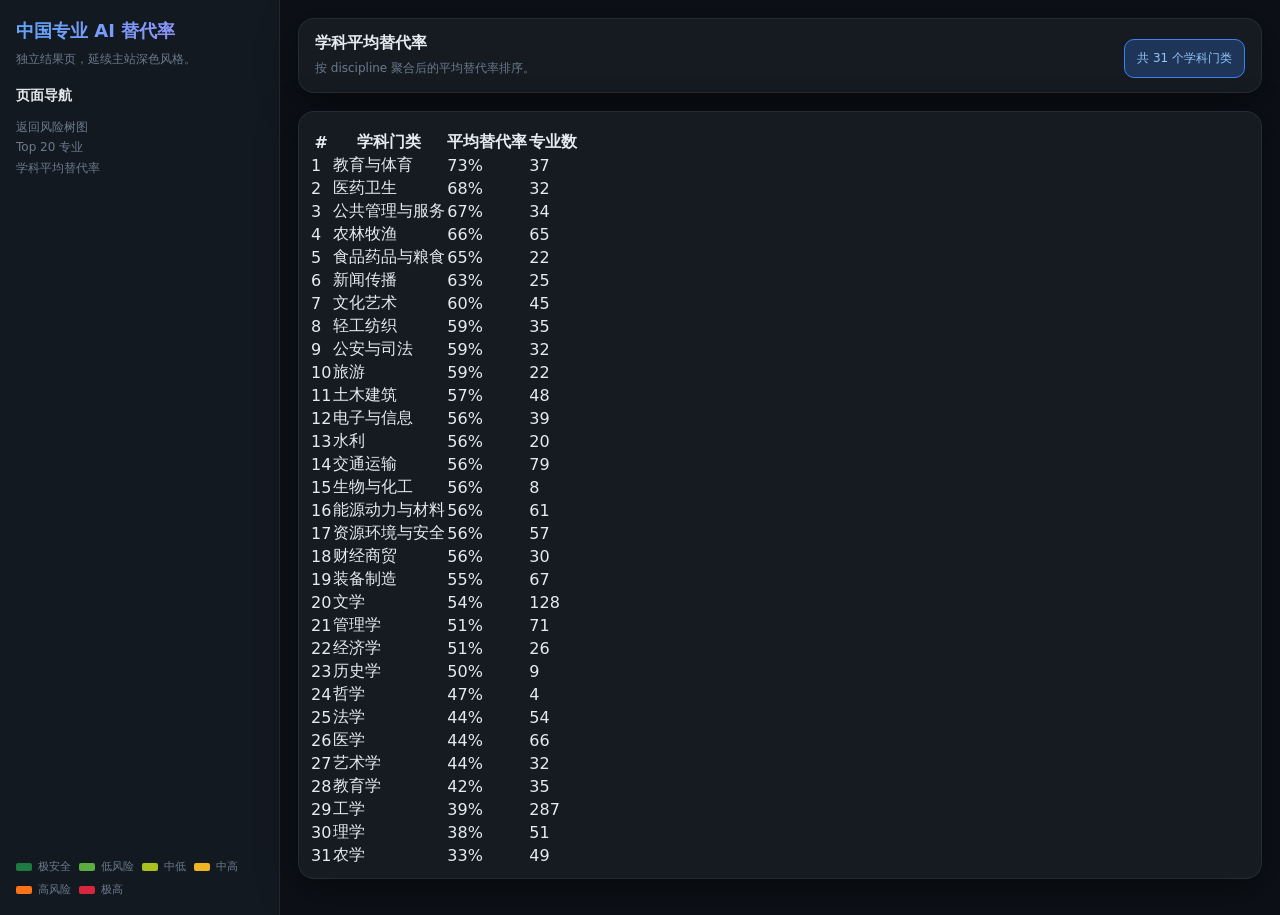
==== site/discipline.html @ 2ca2ec2d "page third version" ====
<!DOCTYPE html>
<html lang="zh-CN">
<head>
  <meta charset="UTF-8" />
  <meta name="viewport" content="width=device-width, initial-scale=1.0" />
  <title>学科平均替代率</title>
  <link rel="stylesheet" href="./style.css" />
</head>
<body>
  <div class="app-shell">
    <aside class="sidebar">
      <div class="brand-block">
        <div class="brand-title">中国专业 AI 替代率</div>
        <div class="brand-sub">独立结果页，延续主站深色风格。</div>
      </div>
      <section class="detail-block">
        <div class="panel-title">页面导航</div>
        <div class="hint-text">
          <a href="./index.html" target="_blank" rel="noopener noreferrer">返回风险树图</a><br />
          <a href="./top20.html" target="_blank" rel="noopener noreferrer">Top 20 专业</a><br />
          <a href="./discipline.html" target="_blank" rel="noopener noreferrer">学科平均替代率</a>
        </div>
      </section>
      <section class="legend-block">
        <span class="legend-chip"><i class="legend-dot" style="background:#1e7a40"></i>极安全</span>
        <span class="legend-chip"><i class="legend-dot" style="background:#5aad3e"></i>低风险</span>
        <span class="legend-chip"><i class="legend-dot" style="background:#a8c020"></i>中低</span>
        <span class="legend-chip"><i class="legend-dot" style="background:#f0b323"></i>中高</span>
        <span class="legend-chip"><i class="legend-dot" style="background:#f97316"></i>高风险</span>
        <span class="legend-chip"><i class="legend-dot" style="background:#d7263d"></i>极高</span>
      </section>
    </aside>
    <main class="main-area">
      <section class="toolbar-card" style="grid-template-columns:1fr auto;">
        <div>
          <div class="card-title">学科平均替代率</div>
          <div class="card-sub">按 discipline 聚合后的平均替代率排序。</div>
        </div>
        <div class="toolbar-meta" id="metaInfo">加载中…</div>
      </section>
      <section class="treemap-card" style="min-height:auto;">
        <div class="table-wrap" style="padding-top:8px;">
          
<table>
  <thead>
    <tr><th>#</th><th>学科门类</th><th>平均替代率</th><th>专业数</th></tr>
  </thead>
  <tbody id="disciplineBody"></tbody>
</table>

        </div>
      </section>
    </main>
  </div>
  <script>
    const RISK_COLORS = ['#1e7a40', '#5aad3e', '#a8c020', '#f0b323', '#f97316', '#d7263d'];
    function pct(v) { return `${Math.round(Number(v || 0) * 100)}%`; }
    function levelIndex(rate) {
      const v = Number(rate || 0);
      if (v < 0.20) return 0;
      if (v < 0.35) return 1;
      if (v < 0.50) return 2;
      if (v < 0.65) return 3;
      if (v < 0.80) return 4;
      return 5;
    }
    function safeText(v, fallback='未分类') { return (v ?? '').toString().trim() || fallback; }
    
async function init(){
  const res = await fetch('./data/major_ai_rate.json');
  const rows = await res.json();
  const map = new Map();
  rows.forEach(row=>{
    const key = safeText(row.discipline,'其他');
    if(!map.has(key)) map.set(key,{total:0,count:0});
    const item = map.get(key);
    item.total += Number(row.replace_rate||0);
    item.count += 1;
  });
  const data = [...map.entries()].map(([name,item])=>({name,avg:item.count?item.total/item.count:0,count:item.count}))
    .sort((a,b)=>b.avg-a.avg);
  document.getElementById('metaInfo').textContent = `共 ${data.length.toLocaleString('zh-CN')} 个学科门类`;
  document.getElementById('disciplineBody').innerHTML = data.map((row,i)=>`<tr>
    <td>${i+1}</td>
    <td>${row.name}</td>
    <td><span class="risk-badge level-${levelIndex(row.avg)+1}">${pct(row.avg)}</span></td>
    <td>${row.count}</td>
  </tr>`).join('');
}

    init();
  </script>
</body>
</html>
---- site/style.css ----
:root{
  --bg-main:#0d1117;
  --bg-panel:#131920;
  --bg-card:#161b22;
  --bg-soft:#1b2430;
  --border:rgba(255,255,255,.07);
  --border-strong:rgba(255,255,255,.11);
  --text-main:#e6eaf0;
  --text-muted:#b0bac8;
  --text-soft:#6b7a8d;
  --text-faint:#4e5a6a;
  --accent-blue:#60a5fa;
  --accent-blue-bg:#1e3558;
  --accent-blue-border:#3b82f6;
  --accent-blue-text:#93c5fd;
  --risk-1:#1e7a40;
  --risk-2:#5aad3e;
  --risk-3:#a8c020;
  --risk-4:#f0b323;
  --risk-5:#f97316;
  --risk-6:#d7263d;
  --shadow-lg:0 8px 36px rgba(0,0,0,.55);
}

*,*::before,*::after{box-sizing:border-box;margin:0;padding:0}
html,body{min-height:100%;background:var(--bg-main);color:var(--text-main);font-family:-apple-system,BlinkMacSystemFont,"PingFang SC","Hiragino Sans GB","Noto Sans CJK SC",system-ui,sans-serif}
body{overflow-x:hidden}
a{color:inherit;text-decoration:none}
select,button,input{font:inherit}

.app-shell{min-height:100vh;display:grid;grid-template-columns:280px 1fr;background:var(--bg-main)}

.sidebar{background:var(--bg-panel);border-right:1px solid var(--border);padding:20px 16px 18px;display:flex;flex-direction:column;gap:18px}
.brand-title{font-size:18px;font-weight:800;line-height:1.25;margin-bottom:6px;background:linear-gradient(120deg,#60a5fa 0%,#a78bfa 100%);-webkit-background-clip:text;-webkit-text-fill-color:transparent}
.brand-sub,.stat-note,.hint-text,.card-sub{color:var(--text-soft);font-size:12px;line-height:1.7}
.stats-block,.dist-block,.detail-block{display:flex;flex-direction:column;gap:8px}
.stat-label{font-size:11px;text-transform:uppercase;letter-spacing:.09em;color:var(--text-faint)}
.stat-value{font-size:32px;line-height:1;font-weight:800;letter-spacing:-.02em}
.hist{display:flex;align-items:flex-end;gap:2px;height:52px;margin-top:4px}
.hbar{flex:1;border-radius:2px 2px 0 0;min-height:4px}
.tier-list{display:flex;flex-direction:column;gap:8px;margin-top:6px}
.tier-row{display:flex;align-items:center;gap:8px}.tier-dot{width:9px;height:9px;border-radius:50%;display:inline-block;flex-shrink:0}
.tier-label{flex:1;font-size:12px;color:var(--text-soft)}.tier-value{font-size:12px;font-weight:700;color:var(--text-muted)}.tier-pct{font-size:11px;color:var(--text-faint)}
.divider{height:1px;background:var(--border)}.panel-title{font-size:14px;font-weight:700;margin-bottom:4px}
.legend-block{margin-top:auto;display:flex;flex-wrap:wrap;gap:8px}.legend-chip{display:inline-flex;align-items:center;gap:6px;color:var(--text-soft);font-size:11px}.legend-dot{width:16px;height:8px;border-radius:2px;display:inline-block}

.main-area{padding:18px;display:grid;grid-template-rows:auto minmax(560px,1fr) auto;gap:18px;min-width:0}
.toolbar-card,.treemap-card,.link-card{background:var(--bg-card);border:1px solid var(--border);border-radius:16px;box-shadow:var(--shadow-lg)}

.toolbar-card{padding:14px 16px;display:grid;grid-template-columns:repeat(3,minmax(170px,220px)) 1fr;gap:12px;align-items:end}
.toolbar-group{display:flex;flex-direction:column;gap:6px}
.toolbar-group label{font-size:12px;color:var(--text-soft)}
.toolbar-group select{height:40px;background:var(--bg-soft);border:1px solid var(--border-strong);border-radius:10px;color:var(--text-main);padding:0 12px;outline:none}
.toolbar-group select:focus{border-color:var(--accent-blue-border);box-shadow:0 0 0 3px rgba(59,130,246,.15)}
.toolbar-meta{justify-self:end;font-size:12px;color:var(--accent-blue-text);background:var(--accent-blue-bg);border:1px solid var(--accent-blue-border);padding:10px 12px;border-radius:10px;white-space:nowrap}

.treemap-card{padding:10px;display:flex;flex-direction:column;min-height:560px;overflow:hidden}
.card-head{display:flex;justify-content:space-between;align-items:flex-start;gap:12px;padding:10px 12px 4px}
.card-title{font-size:16px;font-weight:800;margin-bottom:4px}
.treemap-frame{flex:1;min-height:0;border-radius:12px;overflow:hidden;background:var(--bg-card)}
.treemap{width:100%;height:100%;min-height:500px}

.link-grid{display:grid;grid-template-columns:1fr 1fr;gap:18px}
.link-card{padding:18px 20px;display:block;transition:transform .15s ease,border-color .15s ease,background .15s ease}
.link-card:hover{transform:translateY(-2px);border-color:rgba(96,165,250,.45);background:#18202b}
.link-title{font-size:16px;font-weight:800;margin-bottom:6px}
.link-sub{font-size:13px;line-height:1.7;color:var(--text-soft)}

.empty-state{min-height:320px;display:grid;place-items:center;color:var(--text-soft);font-size:14px}

@media (max-width: 1180px){
  .app-shell{grid-template-columns:1fr}
  .sidebar{border-right:none;border-bottom:1px solid var(--border)}
  .toolbar-card{grid-template-columns:repeat(2,minmax(180px,1fr))}
  .toolbar-meta{justify-self:start}
  .link-grid{grid-template-columns:1fr}
}

@media (max-width: 760px){
  .main-area{padding:12px;gap:12px;grid-template-rows:auto minmax(420px,1fr) auto}
  .sidebar{padding:14px 12px}
  .stat-value{font-size:26px}
  .toolbar-card{padding:12px;grid-template-columns:1fr}
  .toolbar-meta{white-space:normal;width:100%}
  .treemap-card{min-height:440px}
  .treemap{min-height:380px}
  .card-head{padding:10px 10px 2px}
}
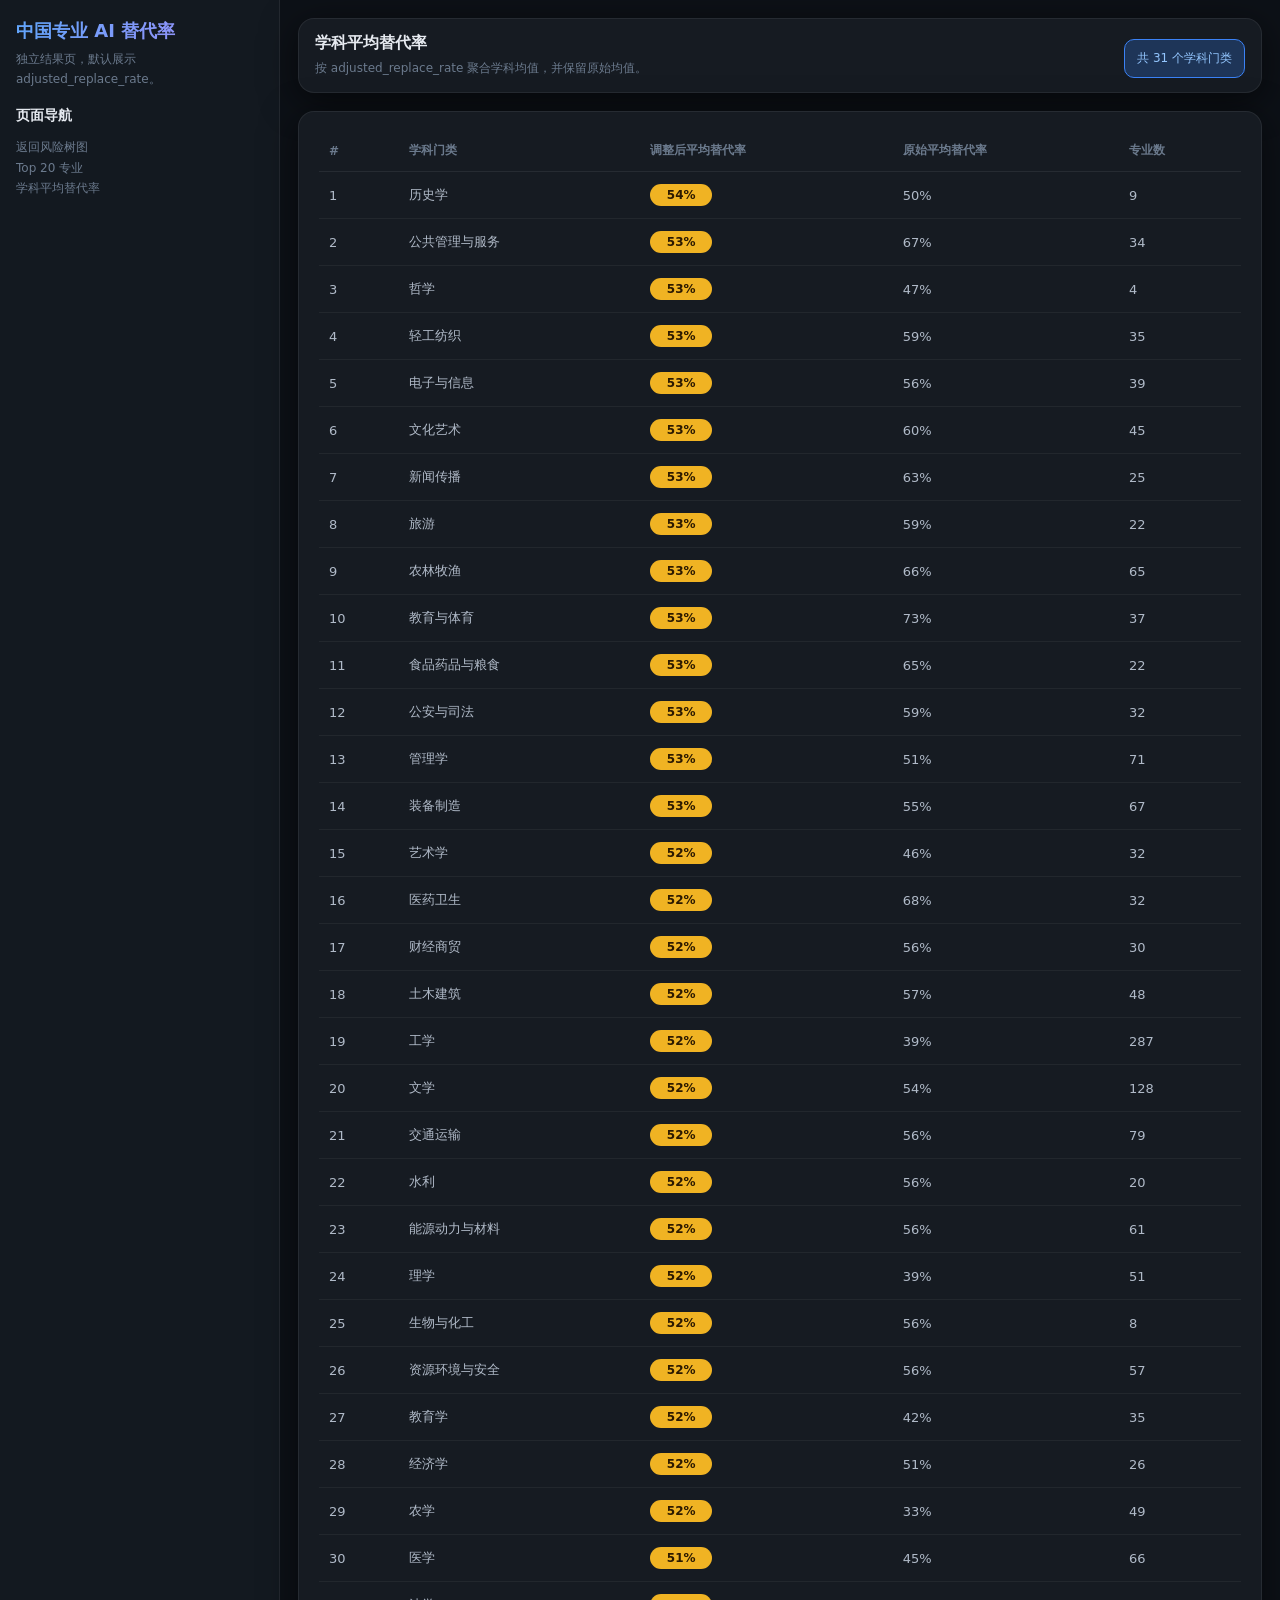
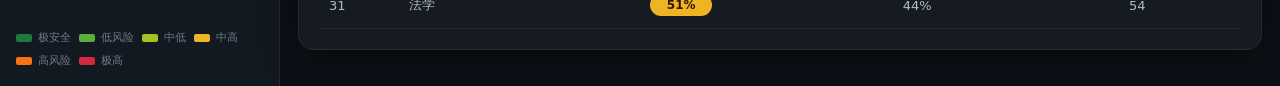
==== commit 9c92d6f6: "ninth version" ====
--- a/site/discipline.html
+++ b/site/discipline.html
@@ -1,94 +1,45 @@
 <!DOCTYPE html>
-<html lang="zh-CN">
-<head>
-  <meta charset="UTF-8" />
-  <meta name="viewport" content="width=device-width, initial-scale=1.0" />
-  <title>学科平均替代率</title>
-  <link rel="stylesheet" href="./style.css" />
-</head>
-<body>
-  <div class="app-shell">
-    <aside class="sidebar">
-      <div class="brand-block">
-        <div class="brand-title">中国专业 AI 替代率</div>
-        <div class="brand-sub">独立结果页，延续主站深色风格。</div>
-      </div>
-      <section class="detail-block">
-        <div class="panel-title">页面导航</div>
-        <div class="hint-text">
-          <a href="./index.html" target="_blank" rel="noopener noreferrer">返回风险树图</a><br />
-          <a href="./top20.html" target="_blank" rel="noopener noreferrer">Top 20 专业</a><br />
-          <a href="./discipline.html" target="_blank" rel="noopener noreferrer">学科平均替代率</a>
-        </div>
-      </section>
-      <section class="legend-block">
-        <span class="legend-chip"><i class="legend-dot" style="background:#1e7a40"></i>极安全</span>
-        <span class="legend-chip"><i class="legend-dot" style="background:#5aad3e"></i>低风险</span>
-        <span class="legend-chip"><i class="legend-dot" style="background:#a8c020"></i>中低</span>
-        <span class="legend-chip"><i class="legend-dot" style="background:#f0b323"></i>中高</span>
-        <span class="legend-chip"><i class="legend-dot" style="background:#f97316"></i>高风险</span>
-        <span class="legend-chip"><i class="legend-dot" style="background:#d7263d"></i>极高</span>
-      </section>
-    </aside>
-    <main class="main-area">
-      <section class="toolbar-card" style="grid-template-columns:1fr auto;">
-        <div>
-          <div class="card-title">学科平均替代率</div>
-          <div class="card-sub">按 discipline 聚合后的平均替代率排序。</div>
-        </div>
-        <div class="toolbar-meta" id="metaInfo">加载中…</div>
-      </section>
-      <section class="treemap-card" style="min-height:auto;">
-        <div class="table-wrap" style="padding-top:8px;">
-          
-<table>
-  <thead>
-    <tr><th>#</th><th>学科门类</th><th>平均替代率</th><th>专业数</th></tr>
-  </thead>
-  <tbody id="disciplineBody"></tbody>
-</table>
+<html lang="zh-CN"><head><meta charset="UTF-8" /><meta name="viewport" content="width=device-width, initial-scale=1.0" />
+<title>学科平均替代率</title><link rel="stylesheet" href="./style.css" /></head><body>
+<div class="app-shell"><aside class="sidebar"><div class="brand-block"><div class="brand-title">中国专业 AI 替代率</div><div class="brand-sub">独立结果页，默认展示 adjusted_replace_rate。</div></div>
+<section class="detail-block"><div class="panel-title">页面导航</div><div class="hint-text"><a href="./index.html" target="_blank" rel="noopener noreferrer">返回风险树图</a><br /><a href="./top20.html" target="_blank" rel="noopener noreferrer">Top 20 专业</a><br /><a href="./discipline.html" target="_blank" rel="noopener noreferrer">学科平均替代率</a></div></section>
+<section class="legend-block"><span class="legend-chip"><i class="legend-dot" style="background:#1e7a40"></i>极安全</span><span class="legend-chip"><i class="legend-dot" style="background:#5aad3e"></i>低风险</span><span class="legend-chip"><i class="legend-dot" style="background:#a8c020"></i>中低</span><span class="legend-chip"><i class="legend-dot" style="background:#f0b323"></i>中高</span><span class="legend-chip"><i class="legend-dot" style="background:#f97316"></i>高风险</span><span class="legend-chip"><i class="legend-dot" style="background:#d7263d"></i>极高</span></section></aside>
+<main class="main-area"><section class="toolbar-card" style="grid-template-columns:1fr auto;"><div><div class="card-title">学科平均替代率</div><div class="card-sub">按 adjusted_replace_rate 聚合学科均值，并保留原始均值。</div></div><div class="toolbar-meta" id="metaInfo">加载中…</div></section><section class="treemap-card" style="min-height:auto;"><div class="table-wrap" style="padding-top:8px;"><table><thead><tr><th>#</th><th>学科门类</th><th>调整后平均替代率</th><th>原始平均替代率</th><th>专业数</th></tr></thead><tbody id="disciplineBody"></tbody></table></div></section></main></div>
+<script>
+const RISK_COLORS = ['#1e7a40', '#5aad3e', '#a8c020', '#f0b323', '#f97316', '#d7263d'];
+const RISK_LABELS = ['极安全', '低风险', '中低', '中高', '高风险', '极高'];
+function pct(v){ return `${Math.round(Number(v || 0) * 100)}%`; }
+function levelIndex(rate){ const v = Number(rate || 0); if (v < 0.20) return 0; if (v < 0.35) return 1; if (v < 0.50) return 2; if (v < 0.65) return 3; if (v < 0.80) return 4; return 5; }
+function safeText(v, fallback='未分类'){ return (v ?? '').toString().trim() || fallback; }
+function metricOf(row){ if (row && row.adjusted_replace_rate != null) return Number(row.adjusted_replace_rate || 0); return Number(row?.replace_rate || 0); }
+function rawMetricOf(row){ if (row && row.raw_replace_rate != null) return Number(row.raw_replace_rate || 0); return Number(row?.replace_rate || 0); }
 
-        </div>
-      </section>
-    </main>
-  </div>
-  <script>
-    const RISK_COLORS = ['#1e7a40', '#5aad3e', '#a8c020', '#f0b323', '#f97316', '#d7263d'];
-    function pct(v) { return `${Math.round(Number(v || 0) * 100)}%`; }
-    function levelIndex(rate) {
-      const v = Number(rate || 0);
-      if (v < 0.20) return 0;
-      if (v < 0.35) return 1;
-      if (v < 0.50) return 2;
-      if (v < 0.65) return 3;
-      if (v < 0.80) return 4;
-      return 5;
-    }
-    function safeText(v, fallback='未分类') { return (v ?? '').toString().trim() || fallback; }
-    
 async function init(){
   const res = await fetch('./data/major_ai_rate.json');
   const rows = await res.json();
   const map = new Map();
-  rows.forEach(row=>{
-    const key = safeText(row.discipline,'其他');
-    if(!map.has(key)) map.set(key,{total:0,count:0});
+  rows.forEach(row => {
+    const key = safeText(row.discipline, '其他');
+    if (!map.has(key)) map.set(key, { totalAdj: 0, totalRaw: 0, count: 0 });
     const item = map.get(key);
-    item.total += Number(row.replace_rate||0);
+    item.totalAdj += metricOf(row);
+    item.totalRaw += rawMetricOf(row);
     item.count += 1;
   });
-  const data = [...map.entries()].map(([name,item])=>({name,avg:item.count?item.total/item.count:0,count:item.count}))
-    .sort((a,b)=>b.avg-a.avg);
+  const data = [...map.entries()].map(([name, item]) => ({
+    name,
+    avgAdj: item.count ? item.totalAdj / item.count : 0,
+    avgRaw: item.count ? item.totalRaw / item.count : 0,
+    count: item.count
+  })).sort((a,b)=>b.avgAdj-a.avgAdj);
   document.getElementById('metaInfo').textContent = `共 ${data.length.toLocaleString('zh-CN')} 个学科门类`;
-  document.getElementById('disciplineBody').innerHTML = data.map((row,i)=>`<tr>
-    <td>${i+1}</td>
-    <td>${row.name}</td>
-    <td><span class="risk-badge level-${levelIndex(row.avg)+1}">${pct(row.avg)}</span></td>
-    <td>${row.count}</td>
-  </tr>`).join('');
+  document.getElementById('disciplineBody').innerHTML = data.map((row,i)=>`
+    <tr>
+      <td>${i + 1}</td>
+      <td>${row.name}</td>
+      <td><span class="risk-badge level-${levelIndex(row.avgAdj) + 1}">${pct(row.avgAdj)}</span></td>
+      <td>${pct(row.avgRaw)}</td>
+      <td>${row.count}</td>
+    </tr>`).join('');
 }
-
-    init();
-  </script>
-</body>
-</html>
+init();</script></body></html>
--- a/site/style.css
+++ b/site/style.css
@@ -21,68 +21,36 @@
   --risk-6:#d7263d;
   --shadow-lg:0 8px 36px rgba(0,0,0,.55);
 }
-
 *,*::before,*::after{box-sizing:border-box;margin:0;padding:0}
 html,body{min-height:100%;background:var(--bg-main);color:var(--text-main);font-family:-apple-system,BlinkMacSystemFont,"PingFang SC","Hiragino Sans GB","Noto Sans CJK SC",system-ui,sans-serif}
 body{overflow-x:hidden}
 a{color:inherit;text-decoration:none}
 select,button,input{font:inherit}
-
+table{width:100%;border-collapse:collapse}
 .app-shell{min-height:100vh;display:grid;grid-template-columns:280px 1fr;background:var(--bg-main)}
-
 .sidebar{background:var(--bg-panel);border-right:1px solid var(--border);padding:20px 16px 18px;display:flex;flex-direction:column;gap:18px}
 .brand-title{font-size:18px;font-weight:800;line-height:1.25;margin-bottom:6px;background:linear-gradient(120deg,#60a5fa 0%,#a78bfa 100%);-webkit-background-clip:text;-webkit-text-fill-color:transparent}
 .brand-sub,.stat-note,.hint-text,.card-sub{color:var(--text-soft);font-size:12px;line-height:1.7}
 .stats-block,.dist-block,.detail-block{display:flex;flex-direction:column;gap:8px}
 .stat-label{font-size:11px;text-transform:uppercase;letter-spacing:.09em;color:var(--text-faint)}
 .stat-value{font-size:32px;line-height:1;font-weight:800;letter-spacing:-.02em}
-.hist{display:flex;align-items:flex-end;gap:2px;height:52px;margin-top:4px}
-.hbar{flex:1;border-radius:2px 2px 0 0;min-height:4px}
-.tier-list{display:flex;flex-direction:column;gap:8px;margin-top:6px}
-.tier-row{display:flex;align-items:center;gap:8px}.tier-dot{width:9px;height:9px;border-radius:50%;display:inline-block;flex-shrink:0}
-.tier-label{flex:1;font-size:12px;color:var(--text-soft)}.tier-value{font-size:12px;font-weight:700;color:var(--text-muted)}.tier-pct{font-size:11px;color:var(--text-faint)}
+.hist{display:flex;align-items:flex-end;gap:2px;height:52px;margin-top:4px}.hbar{flex:1;border-radius:2px 2px 0 0;min-height:4px}
+.tier-list{display:flex;flex-direction:column;gap:8px;margin-top:6px}.tier-row{display:flex;align-items:center;gap:8px}.tier-dot{width:9px;height:9px;border-radius:50%;display:inline-block;flex-shrink:0}.tier-label{flex:1;font-size:12px;color:var(--text-soft)}.tier-value{font-size:12px;font-weight:700;color:var(--text-muted)}.tier-pct{font-size:11px;color:var(--text-faint)}
 .divider{height:1px;background:var(--border)}.panel-title{font-size:14px;font-weight:700;margin-bottom:4px}
 .legend-block{margin-top:auto;display:flex;flex-wrap:wrap;gap:8px}.legend-chip{display:inline-flex;align-items:center;gap:6px;color:var(--text-soft);font-size:11px}.legend-dot{width:16px;height:8px;border-radius:2px;display:inline-block}
-
 .main-area{padding:18px;display:grid;grid-template-rows:auto minmax(560px,1fr) auto;gap:18px;min-width:0}
 .toolbar-card,.treemap-card,.link-card{background:var(--bg-card);border:1px solid var(--border);border-radius:16px;box-shadow:var(--shadow-lg)}
-
 .toolbar-card{padding:14px 16px;display:grid;grid-template-columns:repeat(3,minmax(170px,220px)) 1fr;gap:12px;align-items:end}
-.toolbar-group{display:flex;flex-direction:column;gap:6px}
-.toolbar-group label{font-size:12px;color:var(--text-soft)}
+.toolbar-group{display:flex;flex-direction:column;gap:6px}.toolbar-group label{font-size:12px;color:var(--text-soft)}
 .toolbar-group select{height:40px;background:var(--bg-soft);border:1px solid var(--border-strong);border-radius:10px;color:var(--text-main);padding:0 12px;outline:none}
 .toolbar-group select:focus{border-color:var(--accent-blue-border);box-shadow:0 0 0 3px rgba(59,130,246,.15)}
 .toolbar-meta{justify-self:end;font-size:12px;color:var(--accent-blue-text);background:var(--accent-blue-bg);border:1px solid var(--accent-blue-border);padding:10px 12px;border-radius:10px;white-space:nowrap}
-
-.treemap-card{padding:10px;display:flex;flex-direction:column;min-height:560px;overflow:hidden}
-.card-head{display:flex;justify-content:space-between;align-items:flex-start;gap:12px;padding:10px 12px 4px}
-.card-title{font-size:16px;font-weight:800;margin-bottom:4px}
-.treemap-frame{flex:1;min-height:0;border-radius:12px;overflow:hidden;background:var(--bg-card)}
-.treemap{width:100%;height:100%;min-height:500px}
-
-.link-grid{display:grid;grid-template-columns:1fr 1fr;gap:18px}
-.link-card{padding:18px 20px;display:block;transition:transform .15s ease,border-color .15s ease,background .15s ease}
-.link-card:hover{transform:translateY(-2px);border-color:rgba(96,165,250,.45);background:#18202b}
-.link-title{font-size:16px;font-weight:800;margin-bottom:6px}
-.link-sub{font-size:13px;line-height:1.7;color:var(--text-soft)}
-
+.treemap-card{padding:10px;display:flex;flex-direction:column;min-height:560px;overflow:hidden}.card-head{display:flex;justify-content:space-between;align-items:flex-start;gap:12px;padding:10px 12px 4px}.card-title{font-size:16px;font-weight:800;margin-bottom:4px}
+.treemap-frame{flex:1;min-height:0;border-radius:12px;overflow:hidden;background:var(--bg-card)}.treemap{width:100%;height:100%;min-height:500px}
+.link-grid{display:grid;grid-template-columns:1fr 1fr;gap:18px}.link-card{padding:18px 20px;display:block;transition:transform .15s ease,border-color .15s ease,background .15s ease}.link-card:hover{transform:translateY(-2px);border-color:rgba(96,165,250,.45);background:#18202b}.link-title{font-size:16px;font-weight:800;margin-bottom:6px}.link-sub{font-size:13px;line-height:1.7;color:var(--text-soft)}
+.table-wrap{padding:0 10px 10px;overflow:auto} thead th{position:sticky;top:0;z-index:1;background:var(--bg-card);color:var(--text-soft);font-size:12px;font-weight:700;text-align:left;border-bottom:1px solid var(--border);padding:12px 10px} tbody td{padding:12px 10px;border-bottom:1px solid rgba(255,255,255,.05);font-size:13px;color:var(--text-muted);vertical-align:middle} tbody tr:hover{background:rgba(255,255,255,.03)}
+.risk-badge{display:inline-flex;align-items:center;justify-content:center;min-width:62px;padding:4px 8px;border-radius:999px;color:#fff;font-size:12px;font-weight:700}
+.level-1{background:var(--risk-1)}.level-2{background:var(--risk-2)}.level-3{background:var(--risk-3);color:#13210b}.level-4{background:var(--risk-4);color:#2b1900}.level-5{background:var(--risk-5)}.level-6{background:var(--risk-6)}
 .empty-state{min-height:320px;display:grid;place-items:center;color:var(--text-soft);font-size:14px}
-
-@media (max-width: 1180px){
-  .app-shell{grid-template-columns:1fr}
-  .sidebar{border-right:none;border-bottom:1px solid var(--border)}
-  .toolbar-card{grid-template-columns:repeat(2,minmax(180px,1fr))}
-  .toolbar-meta{justify-self:start}
-  .link-grid{grid-template-columns:1fr}
-}
-
-@media (max-width: 760px){
-  .main-area{padding:12px;gap:12px;grid-template-rows:auto minmax(420px,1fr) auto}
-  .sidebar{padding:14px 12px}
-  .stat-value{font-size:26px}
-  .toolbar-card{padding:12px;grid-template-columns:1fr}
-  .toolbar-meta{white-space:normal;width:100%}
-  .treemap-card{min-height:440px}
-  .treemap{min-height:380px}
-  .card-head{padding:10px 10px 2px}
-}
+@media (max-width:1180px){.app-shell{grid-template-columns:1fr}.sidebar{border-right:none;border-bottom:1px solid var(--border)}.toolbar-card{grid-template-columns:repeat(2,minmax(180px,1fr))}.toolbar-meta{justify-self:start}.link-grid{grid-template-columns:1fr}}
+@media (max-width:760px){.main-area{padding:12px;gap:12px;grid-template-rows:auto minmax(420px,1fr) auto}.sidebar{padding:14px 12px}.stat-value{font-size:26px}.toolbar-card{padding:12px;grid-template-columns:1fr}.toolbar-meta{white-space:normal;width:100%}.treemap-card{min-height:440px}.treemap{min-height:380px}.card-head{padding:10px 10px 2px}thead th,tbody td{padding:10px 8px;font-size:12px}}
